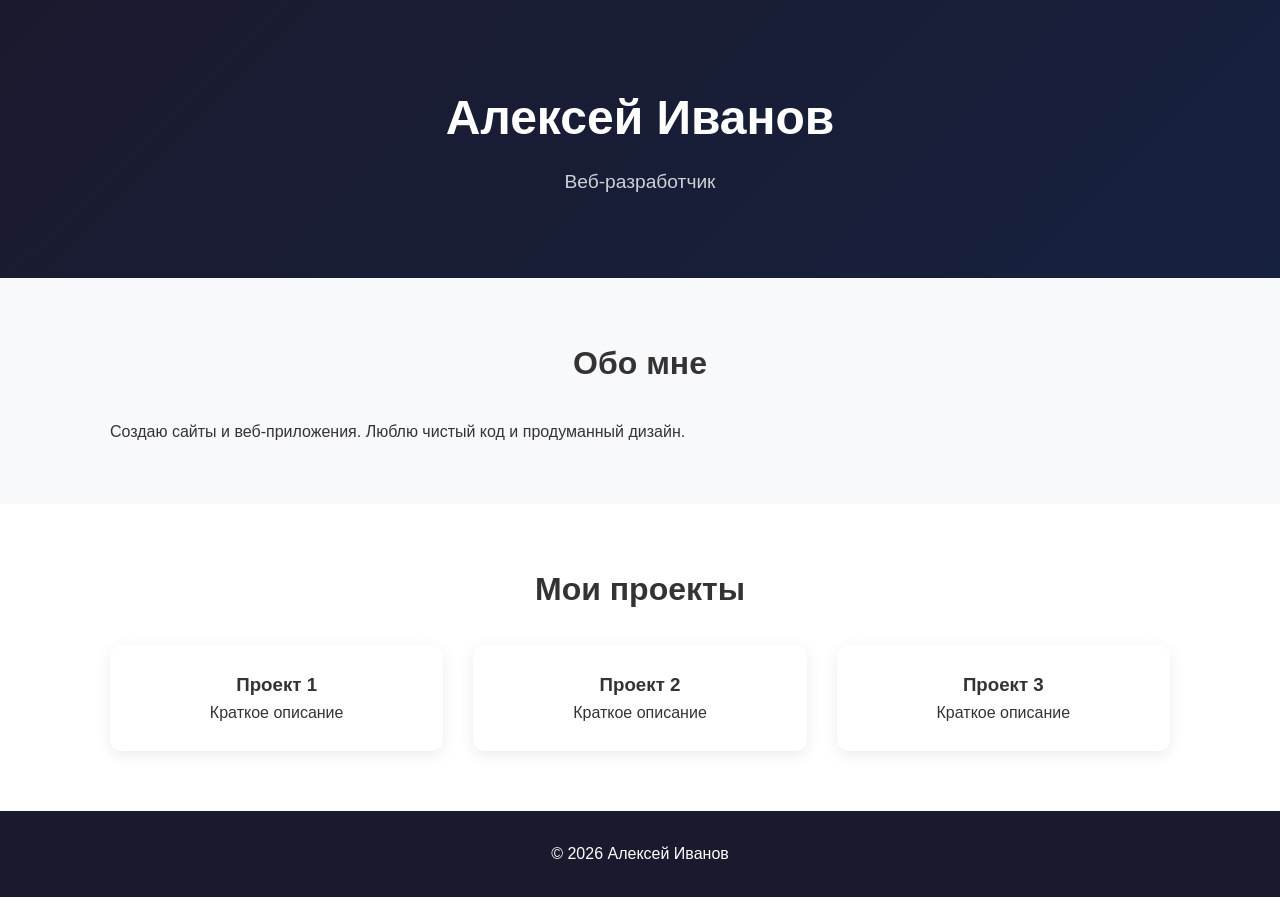
==== index.html @ 02f5b839 "Add files via upload" ====
<!DOCTYPE html>
<html lang="ru">
<head>
    <meta charset="UTF-8" />
    <meta name="viewport" content="width=device-width, initial-scale=1.0" />
    <title>Моё портфолио</title>
    <link rel="stylesheet" href="style.css" />
</head>
<body>
    <header>
        <div class="container">
            <h1>Алексей Иванов</h1>
            <p>Веб-разработчик</p>
        </div>
    </header>

    <section class="about">
        <div class="container">
            <h2>Обо мне</h2>
            <p>Создаю сайты и веб-приложения. Люблю чистый код и продуманный дизайн.</p>
        </div>
    </section>

    <section class="projects">
        <div class="container">
            <h2>Мои проекты</h2>
            <div class="project-grid">
                <div class="project-card">
                    <h3>Проект 1</h3>
                    <p>Краткое описание</p>
                </div>
                <div class="project-card">
                    <h3>Проект 2</h3>
                    <p>Краткое описание</p>
                </div>
                <div class="project-card">
                    <h3>Проект 3</h3>
                    <p>Краткое описание</p>
                </div>
            </div>
        </div>
    </section>

    <footer>
        <div class="container">
            <p>© 2026 Алексей Иванов</p>
        </div>
    </footer>
    <script src="script.js"></script>
</body>
</html>
---- style.css ----
* {
    margin: 0;
    padding: 0;
    box-sizing: border-box;
}

body {
    font-family: 'Segoe UI', Tahoma, Geneva, Verdana, sans-serif;
    color: #333;
    line-height: 1.6;
}

.container {
    max-width: 1100px;
    margin: 0 auto;
    padding: 0 20px;
}

header {
    background: linear-gradient(135deg, #1a1a2e, #16213e);
    color: white;
    text-align: center;
    padding: 80px 0;
}

header h1 {
    font-size: 3rem;
    margin-bottom: 10px;
}

header p {
    font-size: 1.2rem;
    opacity: 0.8;
}

section {
    padding: 60px 0;
}

.about {
    background: #f8f9fa;
}

.about h2,
.projects h2 {
    text-align: center;
    margin-bottom: 30px;
    font-size: 2rem;
}

.project-grid {
    display: grid;
    grid-template-columns: repeat(auto-fit, minmax(250px, 1fr));
    gap: 30px;
}

.project-card {
    background: white;
    padding: 25px;
    border-radius: 12px;
    box-shadow: 0 4px 15px rgba(0,0,0,0.08);
    transition: transform 0.3s;
    text-align: center;
}

.project-card:hover {
    transform: translateY(-8px);
}

footer {
    background: #1a1a2e;
    color: white;
    text-align: center;
    padding: 30px 0;
}
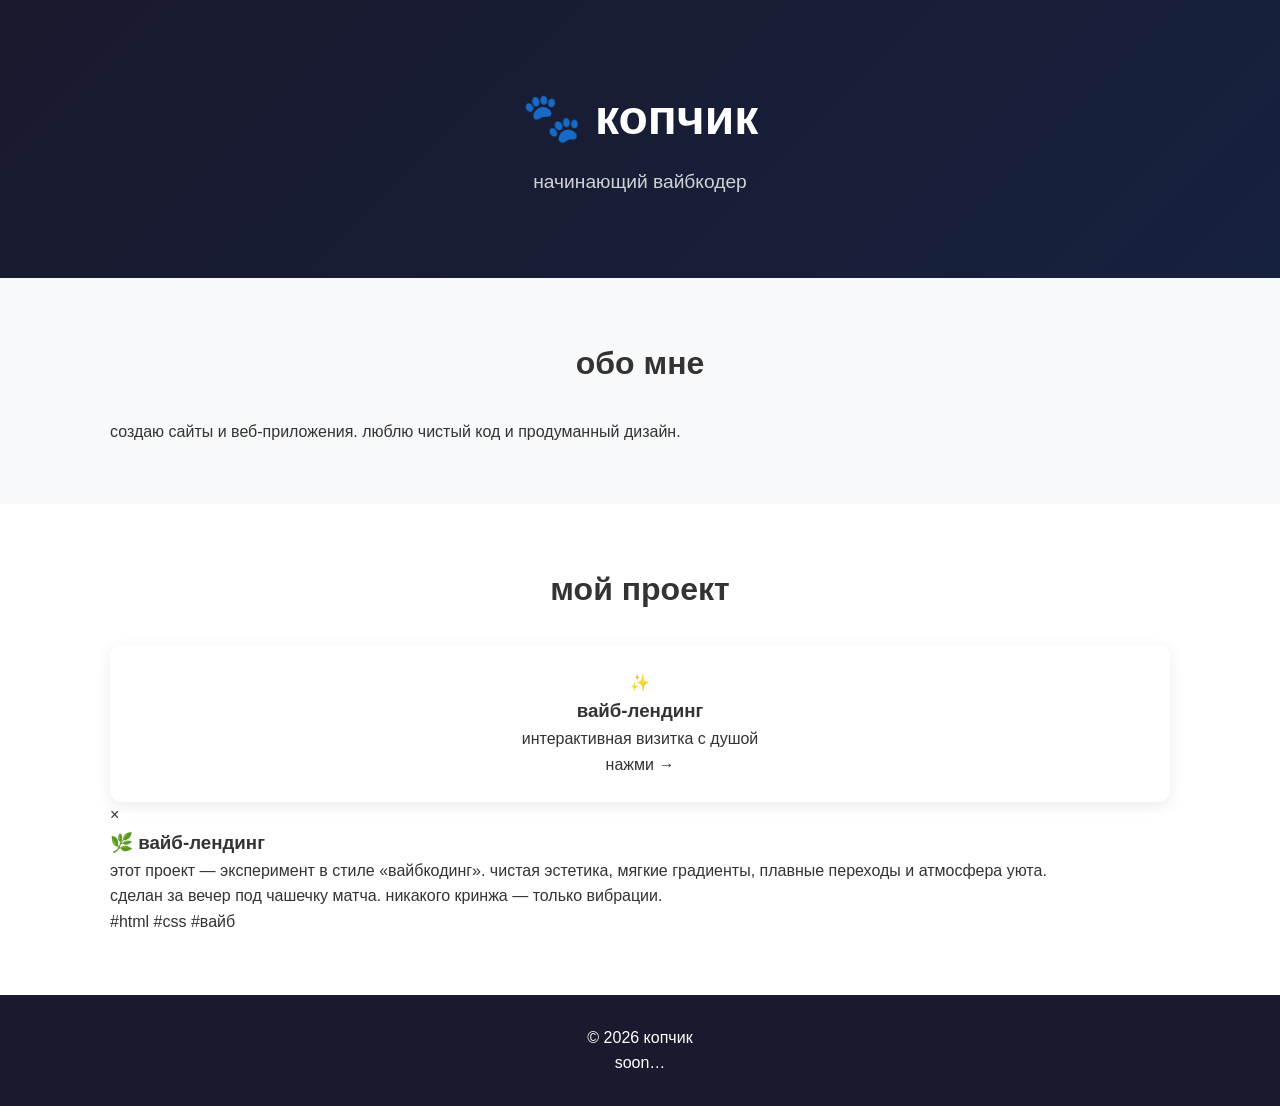
==== commit 088d3d3c: "Update index.html" ====
--- a/index.html
+++ b/index.html
@@ -3,39 +3,51 @@
 <head>
     <meta charset="UTF-8" />
     <meta name="viewport" content="width=device-width, initial-scale=1.0" />
-    <title>Моё портфолио</title>
+    <title>Копчик · портфолио</title>
     <link rel="stylesheet" href="style.css" />
+    <link rel="preconnect" href="https://fonts.googleapis.com" />
+    <link rel="preconnect" href="https://fonts.gstatic.com" crossorigin />
+    <link href="https://fonts.googleapis.com/css2?family=Inter:ital,opsz,wght@0,14..32,400..700;1,14..32,400..700&display=swap" rel="stylesheet" />
 </head>
 <body>
     <header>
         <div class="container">
-            <h1>Алексей Иванов</h1>
-            <p>Веб-разработчик</p>
+            <h1>🐾 копчик</h1>
+            <p>начинающий вайбкодер</p>
         </div>
     </header>
 
     <section class="about">
         <div class="container">
-            <h2>Обо мне</h2>
-            <p>Создаю сайты и веб-приложения. Люблю чистый код и продуманный дизайн.</p>
+            <h2>обо мне</h2>
+            <p>создаю сайты и веб‑приложения. люблю чистый код и продуманный дизайн.</p>
         </div>
     </section>
 
     <section class="projects">
         <div class="container">
-            <h2>Мои проекты</h2>
+            <h2>мой проект</h2>
             <div class="project-grid">
-                <div class="project-card">
-                    <h3>Проект 1</h3>
-                    <p>Краткое описание</p>
+                <!-- единственная карточка, КЛИКАБЕЛЬНАЯ -->
+                <div class="project-card" id="mainProject">
+                    <div class="card-icon">✨</div>
+                    <h3>вайб‑лендинг</h3>
+                    <p>интерактивная визитка с душой</p>
+                    <span class="click-hint">нажми →</span>
                 </div>
-                <div class="project-card">
-                    <h3>Проект 2</h3>
-                    <p>Краткое описание</p>
-                </div>
-                <div class="project-card">
-                    <h3>Проект 3</h3>
-                    <p>Краткое описание</p>
+            </div>
+            <!-- блок для дополнительной информации (появляется по клику) -->
+            <div id="projectDetails" class="project-details hidden">
+                <div class="details-inner">
+                    <span class="close-btn" id="closeDetails">&times;</span>
+                    <h3>🌿 вайб‑лендинг</h3>
+                    <p>этот проект — эксперимент в стиле «вайбкодинг». чистая эстетика, мягкие градиенты, плавные переходы и атмосфера уюта. </p>
+                    <p>сделан за вечер под чашечку матча. никакого кринжа — только вибрации.</p>
+                    <div class="tech-tags">
+                        <span>#html</span>
+                        <span>#css</span>
+                        <span>#вайб</span>
+                    </div>
                 </div>
             </div>
         </div>
@@ -43,9 +55,11 @@
 
     <footer>
         <div class="container">
-            <p>© 2026 Алексей Иванов</p>
+            <p>© 2026 копчик</p>
+            <p class="soon">soon…</p>
         </div>
     </footer>
+
     <script src="script.js"></script>
 </body>
-</html>+</html>
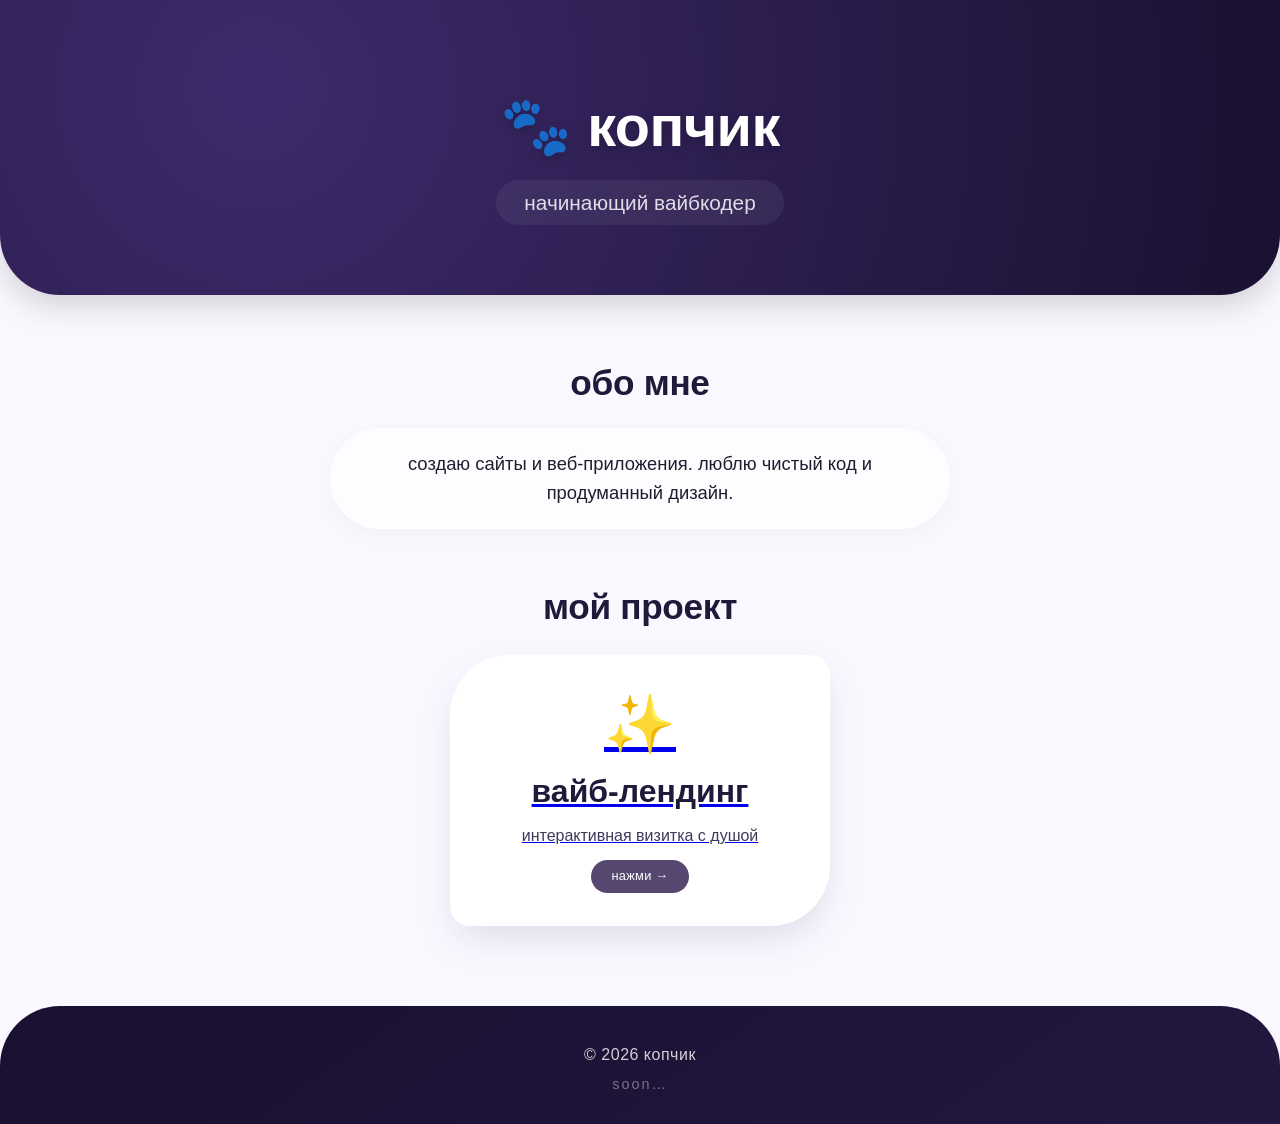
==== commit 4ccd9053: "updated index.html" ====
--- a/index.html
+++ b/index.html
@@ -28,27 +28,13 @@
         <div class="container">
             <h2>мой проект</h2>
             <div class="project-grid">
-                <!-- единственная карточка, КЛИКАБЕЛЬНАЯ -->
-                <div class="project-card" id="mainProject">
+                <!-- карточка-ссылка, открывается в новом окне -->
+                <a href="project-details.html" target="_blank" class="project-card" id="mainProject">
                     <div class="card-icon">✨</div>
                     <h3>вайб‑лендинг</h3>
                     <p>интерактивная визитка с душой</p>
                     <span class="click-hint">нажми →</span>
-                </div>
-            </div>
-            <!-- блок для дополнительной информации (появляется по клику) -->
-            <div id="projectDetails" class="project-details hidden">
-                <div class="details-inner">
-                    <span class="close-btn" id="closeDetails">&times;</span>
-                    <h3>🌿 вайб‑лендинг</h3>
-                    <p>этот проект — эксперимент в стиле «вайбкодинг». чистая эстетика, мягкие градиенты, плавные переходы и атмосфера уюта. </p>
-                    <p>сделан за вечер под чашечку матча. никакого кринжа — только вибрации.</p>
-                    <div class="tech-tags">
-                        <span>#html</span>
-                        <span>#css</span>
-                        <span>#вайб</span>
-                    </div>
-                </div>
+                </a>
             </div>
         </div>
     </section>
--- a/style.css
+++ b/style.css
@@ -5,71 +5,273 @@
 }
 
 body {
-    font-family: 'Segoe UI', Tahoma, Geneva, Verdana, sans-serif;
-    color: #333;
+    font-family: 'Inter', 'Segoe UI', sans-serif;
+    color: #1e1e2f;
     line-height: 1.6;
+    background: #faf8ff;
 }
 
 .container {
     max-width: 1100px;
     margin: 0 auto;
-    padding: 0 20px;
-}
-
+    padding: 0 24px;
+}
+
+/* ===== header ===== */
 header {
-    background: linear-gradient(135deg, #1a1a2e, #16213e);
+    background: linear-gradient(145deg, #1e1a3a, #2d1b4e);
+    background: radial-gradient(circle at 20% 30%, #3d2a6b, #1a1030);
     color: white;
     text-align: center;
-    padding: 80px 0;
+    padding: 80px 0 70px;
+    border-radius: 0 0 60px 60px;
+    box-shadow: 0 12px 30px rgba(0, 0, 0, 0.15);
+    margin-bottom: 20px;
 }
 
 header h1 {
-    font-size: 3rem;
-    margin-bottom: 10px;
+    font-size: 3.6rem;
+    font-weight: 700;
+    letter-spacing: -0.5px;
+    margin-bottom: 8px;
+    text-shadow: 0 4px 12px rgba(0,0,0,0.2);
 }
 
 header p {
-    font-size: 1.2rem;
-    opacity: 0.8;
-}
-
-section {
-    padding: 60px 0;
-}
-
+    font-size: 1.3rem;
+    opacity: 0.85;
+    background: rgba(255,255,255,0.08);
+    display: inline-block;
+    padding: 6px 28px;
+    border-radius: 40px;
+    backdrop-filter: blur(4px);
+}
+
+/* ===== about ===== */
 .about {
-    background: #f8f9fa;
+    background: transparent;
+    padding: 40px 0 30px;
 }
 
 .about h2,
 .projects h2 {
     text-align: center;
-    margin-bottom: 30px;
-    font-size: 2rem;
+    font-weight: 600;
+    font-size: 2.2rem;
+    letter-spacing: -0.3px;
+    margin-bottom: 16px;
+    color: #1e1a3a;
+}
+
+.about p {
+    max-width: 620px;
+    margin: 0 auto;
+    text-align: center;
+    font-size: 1.15rem;
+    background: rgba(255, 255, 255, 0.5);
+    backdrop-filter: blur(8px);
+    padding: 20px 32px;
+    border-radius: 60px;
+    box-shadow: 0 6px 18px rgba(0,0,0,0.03);
+    border: 1px solid rgba(255,255,255,0.6);
+}
+
+/* ===== projects ===== */
+.projects {
+    padding: 20px 0 50px;
 }
 
 .project-grid {
-    display: grid;
-    grid-template-columns: repeat(auto-fit, minmax(250px, 1fr));
-    gap: 30px;
-}
-
+    display: flex;
+    justify-content: center;
+    margin-top: 20px;
+}
+
+/* единственная карточка — большая и кликабельная */
 .project-card {
     background: white;
-    padding: 25px;
-    border-radius: 12px;
-    box-shadow: 0 4px 15px rgba(0,0,0,0.08);
-    transition: transform 0.3s;
-    text-align: center;
+    padding: 40px 30px 32px;
+    border-radius: 60px 20px 60px 20px;
+    box-shadow: 0 16px 40px -8px rgba(45, 27, 78, 0.15);
+    transition: all 0.25s ease;
+    text-align: center;
+    max-width: 380px;
+    width: 100%;
+    cursor: pointer;
+    border: 1px solid rgba(255, 255, 255, 0.5);
+    backdrop-filter: blur(4px);
+    position: relative;
 }
 
 .project-card:hover {
-    transform: translateY(-8px);
-}
-
+    transform: translateY(-8px) scale(1.01);
+    box-shadow: 0 28px 50px -12px rgba(45, 27, 78, 0.25);
+    background: linear-gradient(135deg, #ffffff, #f8f2ff);
+}
+
+.project-card:active {
+    transform: scale(0.97);
+}
+
+.card-icon {
+    font-size: 3.6rem;
+    line-height: 1;
+    margin-bottom: 12px;
+    display: block;
+}
+
+.project-card h3 {
+    font-size: 2rem;
+    font-weight: 600;
+    margin-bottom: 6px;
+    color: #1e1a3a;
+}
+
+.project-card p {
+    color: #3d3a5c;
+    font-size: 1rem;
+    margin-bottom: 12px;
+}
+
+.click-hint {
+    display: inline-block;
+    background: #2d1b4e;
+    color: white;
+    font-size: 0.8rem;
+    font-weight: 500;
+    padding: 6px 20px;
+    border-radius: 60px;
+    letter-spacing: 0.3px;
+    opacity: 0.8;
+    transition: 0.2s;
+}
+
+.project-card:hover .click-hint {
+    opacity: 1;
+    background: #4b2e7a;
+}
+
+/* ===== детали проекта (popup‑карточка) ===== */
+.project-details {
+    margin-top: 40px;
+    display: flex;
+    justify-content: center;
+    transition: all 0.3s ease;
+}
+
+.project-details.hidden {
+    display: none;
+}
+
+.details-inner {
+    background: white;
+    padding: 40px 36px 36px;
+    border-radius: 48px 16px 48px 16px;
+    max-width: 480px;
+    width: 100%;
+    box-shadow: 0 32px 60px -16px rgba(0,0,0,0.2);
+    border: 1px solid rgba(255, 255, 255, 0.5);
+    backdrop-filter: blur(8px);
+    background: linear-gradient(145deg, #ffffff, #f6efff);
+    position: relative;
+    animation: fadeSlide 0.3s ease;
+}
+
+@keyframes fadeSlide {
+    0% { opacity: 0; transform: translateY(16px); }
+    100% { opacity: 1; transform: translateY(0); }
+}
+
+.close-btn {
+    position: absolute;
+    top: 16px;
+    right: 22px;
+    font-size: 2rem;
+    line-height: 1;
+    cursor: pointer;
+    color: #3d3a5c;
+    transition: 0.2s;
+    background: rgba(0,0,0,0.03);
+    width: 40px;
+    height: 40px;
+    display: flex;
+    align-items: center;
+    justify-content: center;
+    border-radius: 40px;
+}
+
+.close-btn:hover {
+    background: rgba(45, 27, 78, 0.08);
+    transform: rotate(90deg);
+    color: #1a1030;
+}
+
+.details-inner h3 {
+    font-size: 2rem;
+    font-weight: 600;
+    color: #1e1a3a;
+    margin-bottom: 14px;
+}
+
+.details-inner p {
+    margin-bottom: 14px;
+    font-size: 1rem;
+    color: #2d2a4a;
+}
+
+.tech-tags {
+    display: flex;
+    flex-wrap: wrap;
+    gap: 10px;
+    margin-top: 16px;
+}
+
+.tech-tags span {
+    background: #2d1b4e;
+    color: white;
+    padding: 4px 18px;
+    border-radius: 60px;
+    font-size: 0.8rem;
+    font-weight: 500;
+    letter-spacing: 0.3px;
+    opacity: 0.9;
+}
+
+/* ===== footer ===== */
 footer {
-    background: #1a1a2e;
-    color: white;
-    text-align: center;
-    padding: 30px 0;
-}+    background: linear-gradient(145deg, #1a1030, #22173f);
+    color: rgba(255,255,255,0.8);
+    text-align: center;
+    padding: 36px 0 28px;
+    border-radius: 60px 60px 0 0;
+    margin-top: 30px;
+}
+
+footer p {
+    font-size: 1rem;
+    letter-spacing: 0.5px;
+}
+
+footer .soon {
+    font-size: 0.9rem;
+    opacity: 0.5;
+    margin-top: 6px;
+    letter-spacing: 2px;
+    font-weight: 300;
+}
+
+/* ===== responsive ===== */
+@media (max-width: 600px) {
+    header h1 {
+        font-size: 2.8rem;
+    }
+    .project-card {
+        padding: 32px 20px;
+    }
+    .details-inner {
+        padding: 32px 20px;
+    }
+    .about p {
+        padding: 16px 20px;
+    }
+}
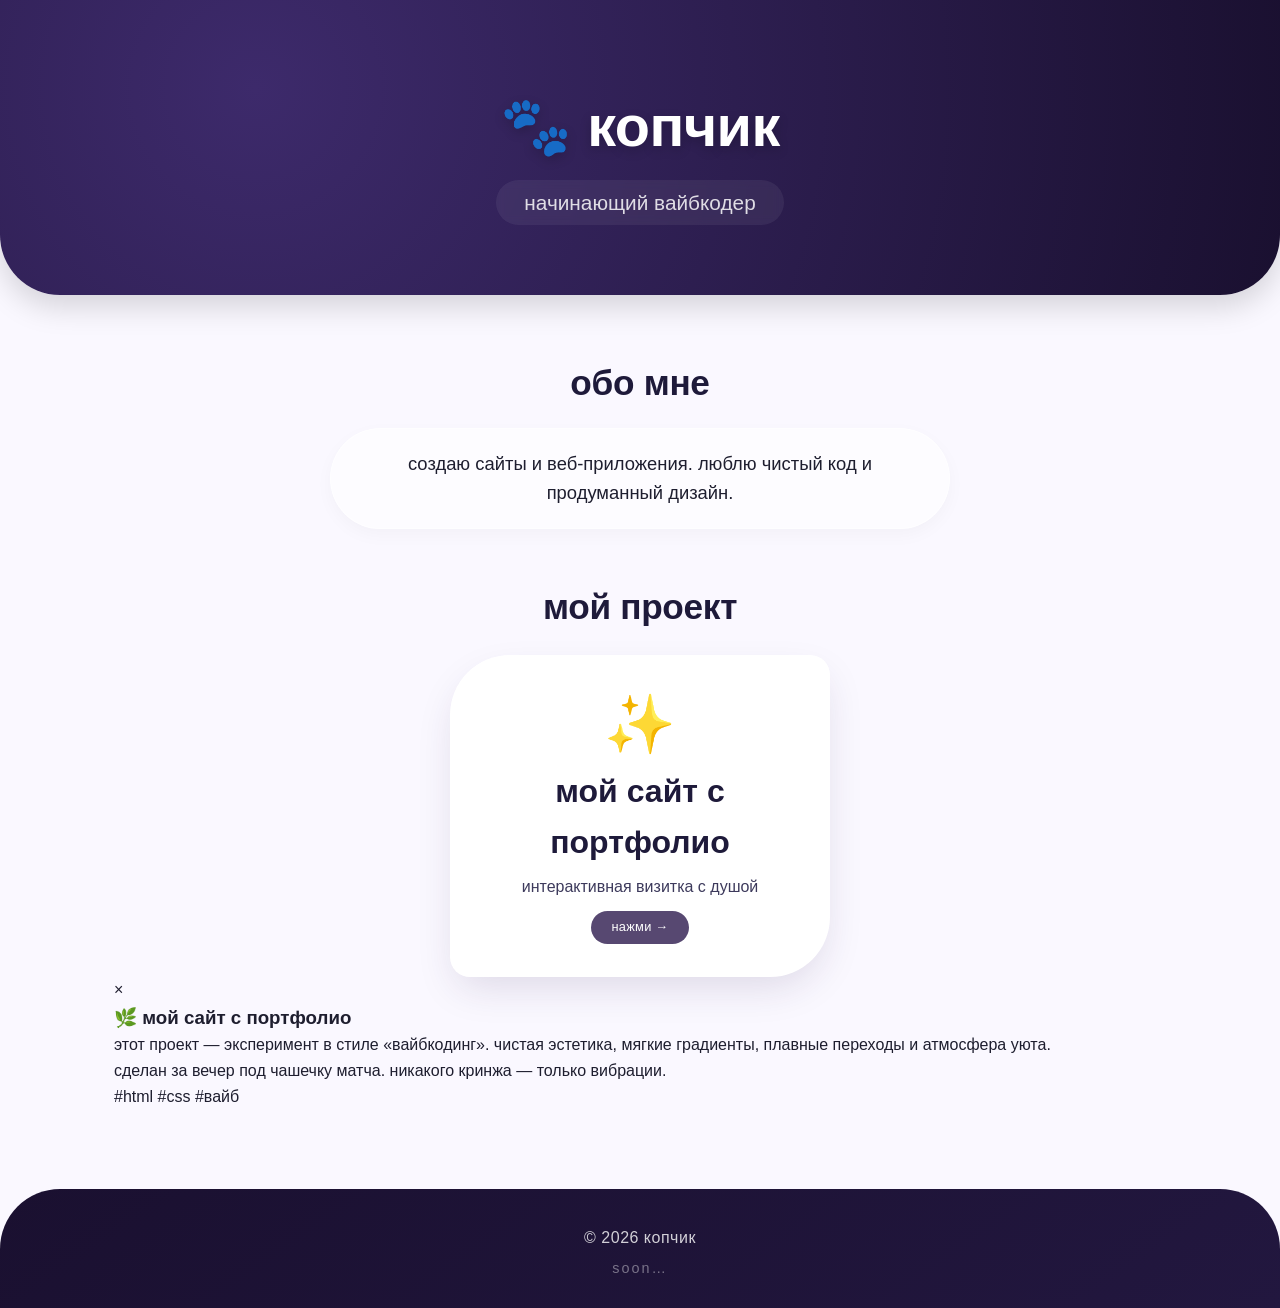
==== commit 5936fdb9: "1.0.2 в" ====
--- a/index.html
+++ b/index.html
@@ -28,13 +28,27 @@
         <div class="container">
             <h2>мой проект</h2>
             <div class="project-grid">
-                <!-- карточка-ссылка, открывается в новом окне -->
-                <a href="project-details.html" target="_blank" class="project-card" id="mainProject">
+                <!-- единственная карточка, КЛИКАБЕЛЬНАЯ -->
+                <div class="project-card" id="mainProject">
                     <div class="card-icon">✨</div>
-                    <h3>вайб‑лендинг</h3>
+                    <h3>мой сайт с портфолио</h3>
                     <p>интерактивная визитка с душой</p>
                     <span class="click-hint">нажми →</span>
-                </a>
+                </div>
+            </div>
+            <!-- блок для дополнительной информации (появляется по клику) -->
+            <div id="projectDetails" class="project-details hidden">
+                <div class="details-inner">
+                    <span class="close-btn" id="closeDetails">&times;</span>
+                    <h3>🌿 мой сайт с портфолио</h3>
+                    <p>этот проект — эксперимент в стиле «вайбкодинг». чистая эстетика, мягкие градиенты, плавные переходы и атмосфера уюта. </p>
+                    <p>сделан за вечер под чашечку матча. никакого кринжа — только вибрации.</p>
+                    <div class="tech-tags">
+                        <span>#html</span>
+                        <span>#css</span>
+                        <span>#вайб</span>
+                    </div>
+                </div>
             </div>
         </div>
     </section>
--- a/style.css
+++ b/style.css
@@ -9,6 +9,7 @@
     color: #1e1e2f;
     line-height: 1.6;
     background: #faf8ff;
+    min-height: 100vh;
 }
 
 .container {
@@ -19,7 +20,6 @@
 
 /* ===== header ===== */
 header {
-    background: linear-gradient(145deg, #1e1a3a, #2d1b4e);
     background: radial-gradient(circle at 20% 30%, #3d2a6b, #1a1030);
     color: white;
     text-align: center;
@@ -87,8 +87,9 @@
     margin-top: 20px;
 }
 
-/* единственная карточка — большая и кликабельная */
+/* карточка-ссылка */
 .project-card {
+    display: block;
     background: white;
     padding: 40px 30px 32px;
     border-radius: 60px 20px 60px 20px;
@@ -101,6 +102,8 @@
     border: 1px solid rgba(255, 255, 255, 0.5);
     backdrop-filter: blur(4px);
     position: relative;
+    text-decoration: none;
+    color: inherit;
 }
 
 .project-card:hover {
@@ -151,92 +154,6 @@
     background: #4b2e7a;
 }
 
-/* ===== детали проекта (popup‑карточка) ===== */
-.project-details {
-    margin-top: 40px;
-    display: flex;
-    justify-content: center;
-    transition: all 0.3s ease;
-}
-
-.project-details.hidden {
-    display: none;
-}
-
-.details-inner {
-    background: white;
-    padding: 40px 36px 36px;
-    border-radius: 48px 16px 48px 16px;
-    max-width: 480px;
-    width: 100%;
-    box-shadow: 0 32px 60px -16px rgba(0,0,0,0.2);
-    border: 1px solid rgba(255, 255, 255, 0.5);
-    backdrop-filter: blur(8px);
-    background: linear-gradient(145deg, #ffffff, #f6efff);
-    position: relative;
-    animation: fadeSlide 0.3s ease;
-}
-
-@keyframes fadeSlide {
-    0% { opacity: 0; transform: translateY(16px); }
-    100% { opacity: 1; transform: translateY(0); }
-}
-
-.close-btn {
-    position: absolute;
-    top: 16px;
-    right: 22px;
-    font-size: 2rem;
-    line-height: 1;
-    cursor: pointer;
-    color: #3d3a5c;
-    transition: 0.2s;
-    background: rgba(0,0,0,0.03);
-    width: 40px;
-    height: 40px;
-    display: flex;
-    align-items: center;
-    justify-content: center;
-    border-radius: 40px;
-}
-
-.close-btn:hover {
-    background: rgba(45, 27, 78, 0.08);
-    transform: rotate(90deg);
-    color: #1a1030;
-}
-
-.details-inner h3 {
-    font-size: 2rem;
-    font-weight: 600;
-    color: #1e1a3a;
-    margin-bottom: 14px;
-}
-
-.details-inner p {
-    margin-bottom: 14px;
-    font-size: 1rem;
-    color: #2d2a4a;
-}
-
-.tech-tags {
-    display: flex;
-    flex-wrap: wrap;
-    gap: 10px;
-    margin-top: 16px;
-}
-
-.tech-tags span {
-    background: #2d1b4e;
-    color: white;
-    padding: 4px 18px;
-    border-radius: 60px;
-    font-size: 0.8rem;
-    font-weight: 500;
-    letter-spacing: 0.3px;
-    opacity: 0.9;
-}
-
 /* ===== footer ===== */
 footer {
     background: linear-gradient(145deg, #1a1030, #22173f);
@@ -268,9 +185,6 @@
     .project-card {
         padding: 32px 20px;
     }
-    .details-inner {
-        padding: 32px 20px;
-    }
     .about p {
         padding: 16px 20px;
     }
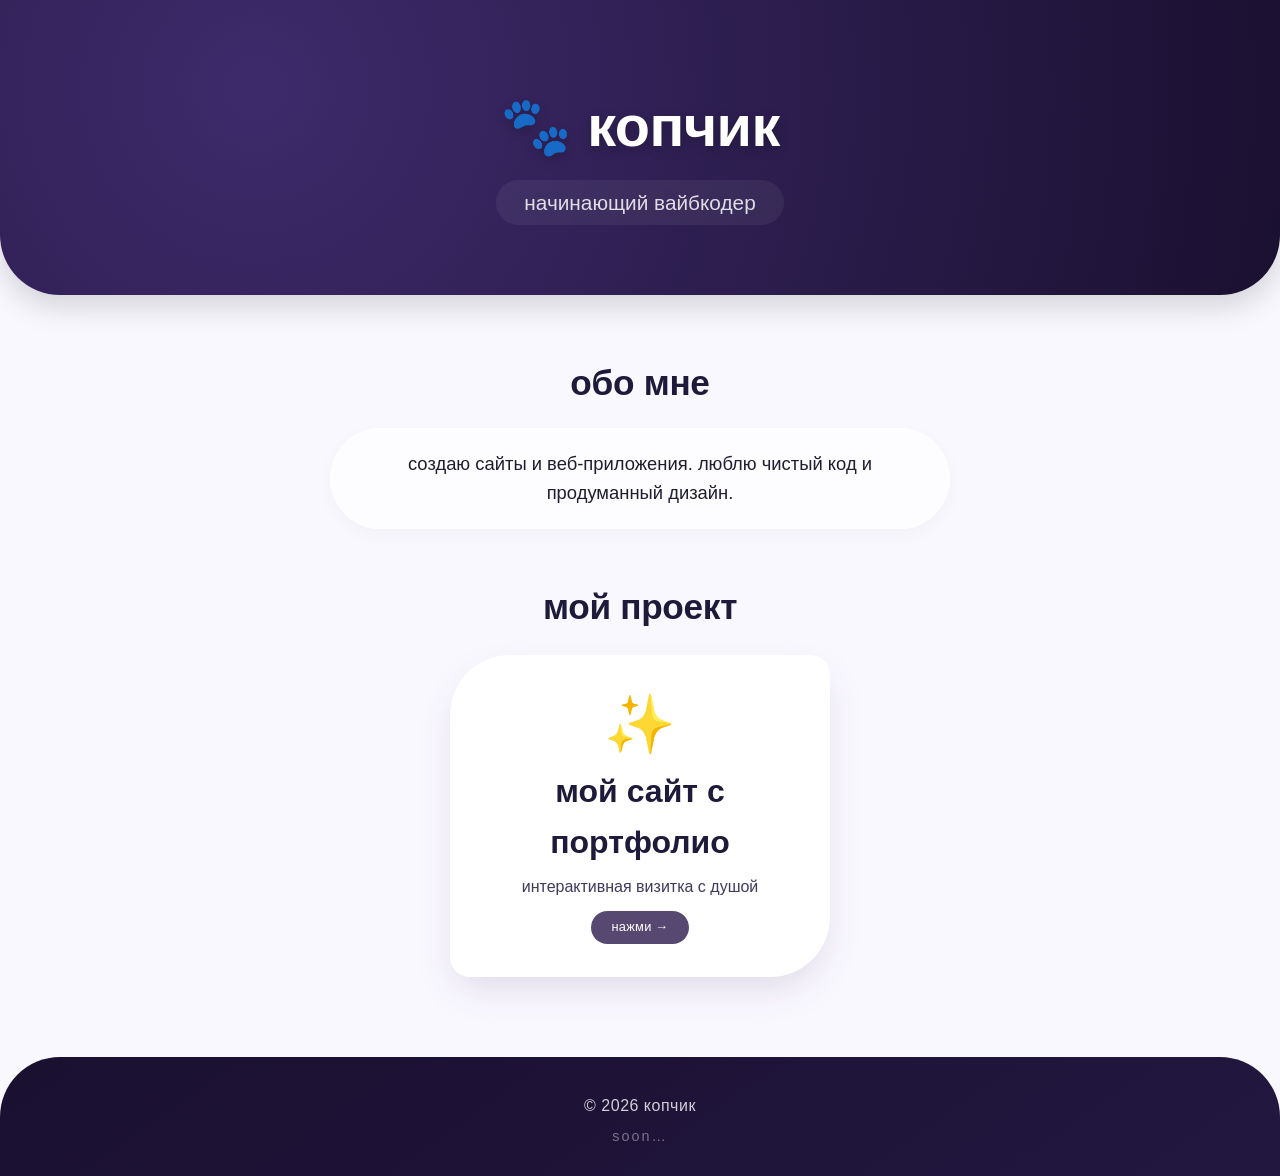
==== commit bf355d8b: "Add files via upload" ====
--- a/index.html
+++ b/index.html
@@ -62,4 +62,4 @@
 
     <script src="script.js"></script>
 </body>
-</html>
+</html>
--- a/style.css
+++ b/style.css
@@ -9,7 +9,6 @@
     color: #1e1e2f;
     line-height: 1.6;
     background: #faf8ff;
-    min-height: 100vh;
 }
 
 .container {
@@ -20,6 +19,7 @@
 
 /* ===== header ===== */
 header {
+    background: linear-gradient(145deg, #1e1a3a, #2d1b4e);
     background: radial-gradient(circle at 20% 30%, #3d2a6b, #1a1030);
     color: white;
     text-align: center;
@@ -87,9 +87,8 @@
     margin-top: 20px;
 }
 
-/* карточка-ссылка */
+/* единственная карточка — большая и кликабельная */
 .project-card {
-    display: block;
     background: white;
     padding: 40px 30px 32px;
     border-radius: 60px 20px 60px 20px;
@@ -102,8 +101,6 @@
     border: 1px solid rgba(255, 255, 255, 0.5);
     backdrop-filter: blur(4px);
     position: relative;
-    text-decoration: none;
-    color: inherit;
 }
 
 .project-card:hover {
@@ -154,6 +151,92 @@
     background: #4b2e7a;
 }
 
+/* ===== детали проекта (popup‑карточка) ===== */
+.project-details {
+    margin-top: 40px;
+    display: flex;
+    justify-content: center;
+    transition: all 0.3s ease;
+}
+
+.project-details.hidden {
+    display: none;
+}
+
+.details-inner {
+    background: white;
+    padding: 40px 36px 36px;
+    border-radius: 48px 16px 48px 16px;
+    max-width: 480px;
+    width: 100%;
+    box-shadow: 0 32px 60px -16px rgba(0,0,0,0.2);
+    border: 1px solid rgba(255, 255, 255, 0.5);
+    backdrop-filter: blur(8px);
+    background: linear-gradient(145deg, #ffffff, #f6efff);
+    position: relative;
+    animation: fadeSlide 0.3s ease;
+}
+
+@keyframes fadeSlide {
+    0% { opacity: 0; transform: translateY(16px); }
+    100% { opacity: 1; transform: translateY(0); }
+}
+
+.close-btn {
+    position: absolute;
+    top: 16px;
+    right: 22px;
+    font-size: 2rem;
+    line-height: 1;
+    cursor: pointer;
+    color: #3d3a5c;
+    transition: 0.2s;
+    background: rgba(0,0,0,0.03);
+    width: 40px;
+    height: 40px;
+    display: flex;
+    align-items: center;
+    justify-content: center;
+    border-radius: 40px;
+}
+
+.close-btn:hover {
+    background: rgba(45, 27, 78, 0.08);
+    transform: rotate(90deg);
+    color: #1a1030;
+}
+
+.details-inner h3 {
+    font-size: 2rem;
+    font-weight: 600;
+    color: #1e1a3a;
+    margin-bottom: 14px;
+}
+
+.details-inner p {
+    margin-bottom: 14px;
+    font-size: 1rem;
+    color: #2d2a4a;
+}
+
+.tech-tags {
+    display: flex;
+    flex-wrap: wrap;
+    gap: 10px;
+    margin-top: 16px;
+}
+
+.tech-tags span {
+    background: #2d1b4e;
+    color: white;
+    padding: 4px 18px;
+    border-radius: 60px;
+    font-size: 0.8rem;
+    font-weight: 500;
+    letter-spacing: 0.3px;
+    opacity: 0.9;
+}
+
 /* ===== footer ===== */
 footer {
     background: linear-gradient(145deg, #1a1030, #22173f);
@@ -185,7 +268,10 @@
     .project-card {
         padding: 32px 20px;
     }
+    .details-inner {
+        padding: 32px 20px;
+    }
     .about p {
         padding: 16px 20px;
     }
-}
+}
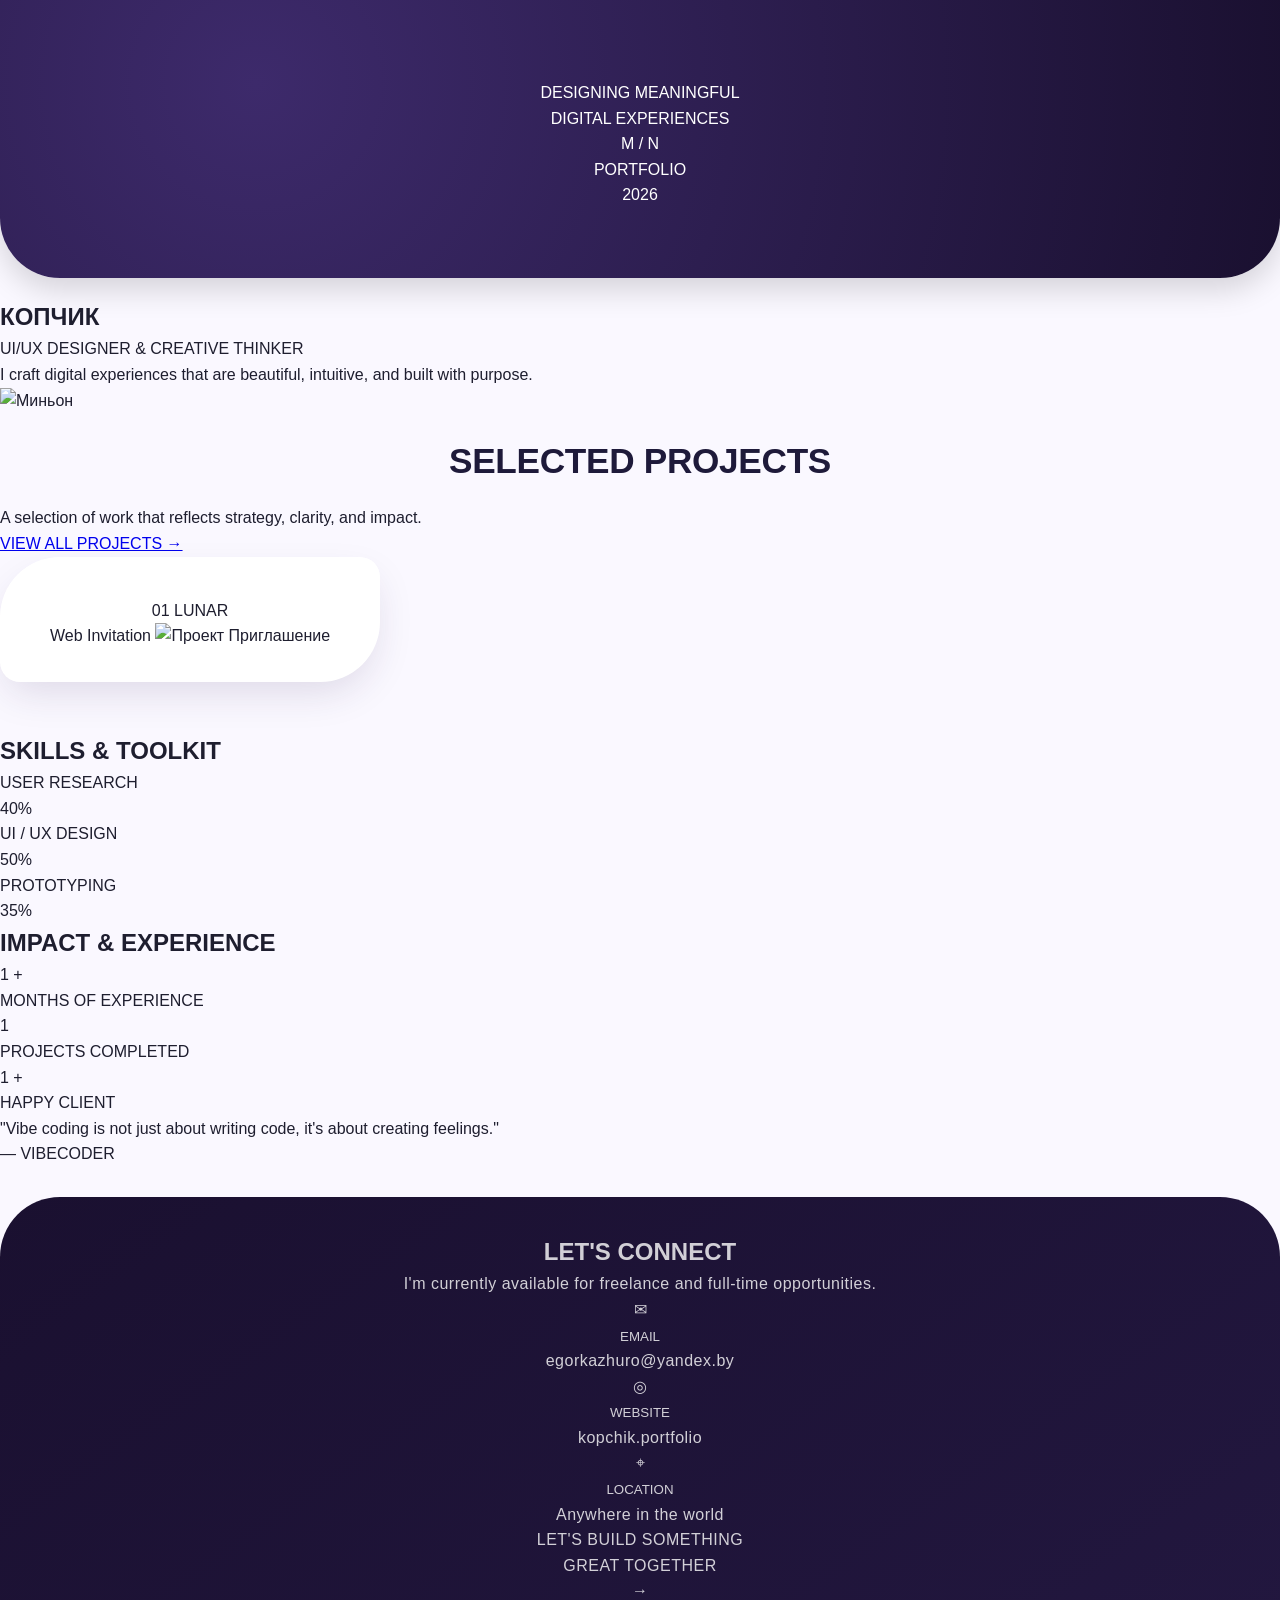
==== commit 2516f65b: "Update index.html" ====
--- a/index.html
+++ b/index.html
@@ -1,65 +1,138 @@
 <!DOCTYPE html>
 <html lang="ru">
 <head>
-    <meta charset="UTF-8" />
-    <meta name="viewport" content="width=device-width, initial-scale=1.0" />
-    <title>Копчик · портфолио</title>
-    <link rel="stylesheet" href="style.css" />
-    <link rel="preconnect" href="https://fonts.googleapis.com" />
-    <link rel="preconnect" href="https://fonts.gstatic.com" crossorigin />
-    <link href="https://fonts.googleapis.com/css2?family=Inter:ital,opsz,wght@0,14..32,400..700;1,14..32,400..700&display=swap" rel="stylesheet" />
+    <meta charset="UTF-8">
+    <meta name="viewport" content="width=device-width, initial-scale=1.0">
+    <title>Копчик — UI/UX Designer</title>
+    <link rel="stylesheet" href="style.css">
 </head>
 <body>
-    <header>
-        <div class="container">
-            <h1>🐾 копчик</h1>
-            <p>начинающий вайбкодер</p>
-        </div>
+
+    <!-- Шапка -->
+    <header class="header">
+        <div class="header-left">DESIGNING MEANINGFUL<br>DIGITAL EXPERIENCES</div>
+        <div class="header-logo">M / N</div>
+        <div class="header-right">PORTFOLIO<br>2026</div>
     </header>
 
-    <section class="about">
-        <div class="container">
-            <h2>обо мне</h2>
-            <p>создаю сайты и веб‑приложения. люблю чистый код и продуманный дизайн.</p>
+    <!-- Главный экран -->
+    <section class="hero">
+        <div class="hero-content">
+            <h1 class="hero-title">КОПЧИК</h1>
+            <p class="hero-subtitle">UI/UX DESIGNER & CREATIVE THINKER</p>
+            <p class="hero-desc">I craft digital experiences that are beautiful, intuitive, and built with purpose.</p>
+            <div class="line-accent"></div>
+        </div>
+        <div class="hero-image">
+            <div class="green-circle"></div>
+            <!-- Замените src на путь к вашему файлу с миньоном -->
+            <img src="minion.png" alt="Миньон" class="minion-img">
         </div>
     </section>
 
+    <!-- Проекты -->
     <section class="projects">
-        <div class="container">
-            <h2>мой проект</h2>
-            <div class="project-grid">
-                <!-- единственная карточка, КЛИКАБЕЛЬНАЯ -->
-                <div class="project-card" id="mainProject">
-                    <div class="card-icon">✨</div>
-                    <h3>мой сайт с портфолио</h3>
-                    <p>интерактивная визитка с душой</p>
-                    <span class="click-hint">нажми →</span>
+        <div class="projects-left">
+            <h2>SELECTED PROJECTS</h2>
+            <p>A selection of work that reflects strategy, clarity, and impact.</p>
+            <a href="#" class="view-all">VIEW ALL PROJECTS →</a>
+        </div>
+        <div class="projects-right">
+            <div class="project-card">
+                <div class="project-header">
+                    <span class="number">01</span>
+                    <span class="name">LUNAR</span>
                 </div>
-            </div>
-            <!-- блок для дополнительной информации (появляется по клику) -->
-            <div id="projectDetails" class="project-details hidden">
-                <div class="details-inner">
-                    <span class="close-btn" id="closeDetails">&times;</span>
-                    <h3>🌿 мой сайт с портфолио</h3>
-                    <p>этот проект — эксперимент в стиле «вайбкодинг». чистая эстетика, мягкие градиенты, плавные переходы и атмосфера уюта. </p>
-                    <p>сделан за вечер под чашечку матча. никакого кринжа — только вибрации.</p>
-                    <div class="tech-tags">
-                        <span>#html</span>
-                        <span>#css</span>
-                        <span>#вайб</span>
-                    </div>
-                </div>
+                <span class="category">Web Invitation</span>
+                <!-- Замените src на путь к скриншоту с Наталией -->
+                <img src="invite.jpg" alt="Проект Приглашение" class="project-img">
             </div>
         </div>
     </section>
 
-    <footer>
-        <div class="container">
-            <p>© 2026 копчик</p>
-            <p class="soon">soon…</p>
+    <!-- Навыки и Опыт -->
+    <section class="stats-section">
+        <!-- Навыки -->
+        <div class="skills">
+            <h2>SKILLS & TOOLKIT</h2>
+            <div class="skill-item">
+                <span>USER RESEARCH</span>
+                <div class="bar"><div class="fill" style="width: 40%;"></div></div>
+                <span class="percent">40%</span>
+            </div>
+            <div class="skill-item">
+                <span>UI / UX DESIGN</span>
+                <div class="bar"><div class="fill" style="width: 50%;"></div></div>
+                <span class="percent">50%</span>
+            </div>
+            <div class="skill-item">
+                <span>PROTOTYPING</span>
+                <div class="bar"><div class="fill" style="width: 35%;"></div></div>
+                <span class="percent">35%</span>
+            </div>
+        </div>
+
+        <!-- Опыт -->
+        <div class="impact">
+            <h2>IMPACT & EXPERIENCE</h2>
+            <div class="stats-grid">
+                <div class="stat">
+                    <div class="big-num">1 <span>+</span></div>
+                    <p>MONTHS OF EXPERIENCE</p>
+                </div>
+                <div class="stat">
+                    <div class="big-num">1</div>
+                    <p>PROJECTS COMPLETED</p>
+                </div>
+                <div class="stat">
+                    <div class="big-num">1 <span>+</span></div>
+                    <p>HAPPY CLIENT</p>
+                </div>
+            </div>
+            <div class="quote-block">
+                <p class="quote">"Vibe coding is not just about writing code, it's about creating feelings."</p>
+                <span class="author">— VIBECODER</span>
+            </div>
+        </div>
+    </section>
+
+    <!-- Контакты -->
+    <footer class="footer">
+        <div class="footer-left">
+            <h2>LET'S CONNECT</h2>
+            <p>I'm currently available for freelance and full-time opportunities.</p>
+        </div>
+        <div class="footer-center">
+            <div class="contact-item">
+                <span class="icon">✉</span>
+                <div>
+                    <small>EMAIL</small>
+                    <p>egorkazhuro@yandex.by</p>
+                </div>
+            </div>
+            <div class="contact-item">
+                <span class="icon">◎</span>
+                <div>
+                    <small>WEBSITE</small>
+                    <p>kopchik.portfolio</p>
+                </div>
+            </div>
+            <div class="contact-item">
+                <span class="icon">⌖</span>
+                <div>
+                    <small>LOCATION</small>
+                    <p>Anywhere in the world</p>
+                </div>
+            </div>
+        </div>
+        <div class="footer-right">
+            <div class="cta-box">
+                <p>LET'S BUILD SOMETHING<br>GREAT TOGETHER</p>
+                <span class="arrow">→</span>
+            </div>
         </div>
     </footer>
 
     <script src="script.js"></script>
 </body>
-</html>+</html>
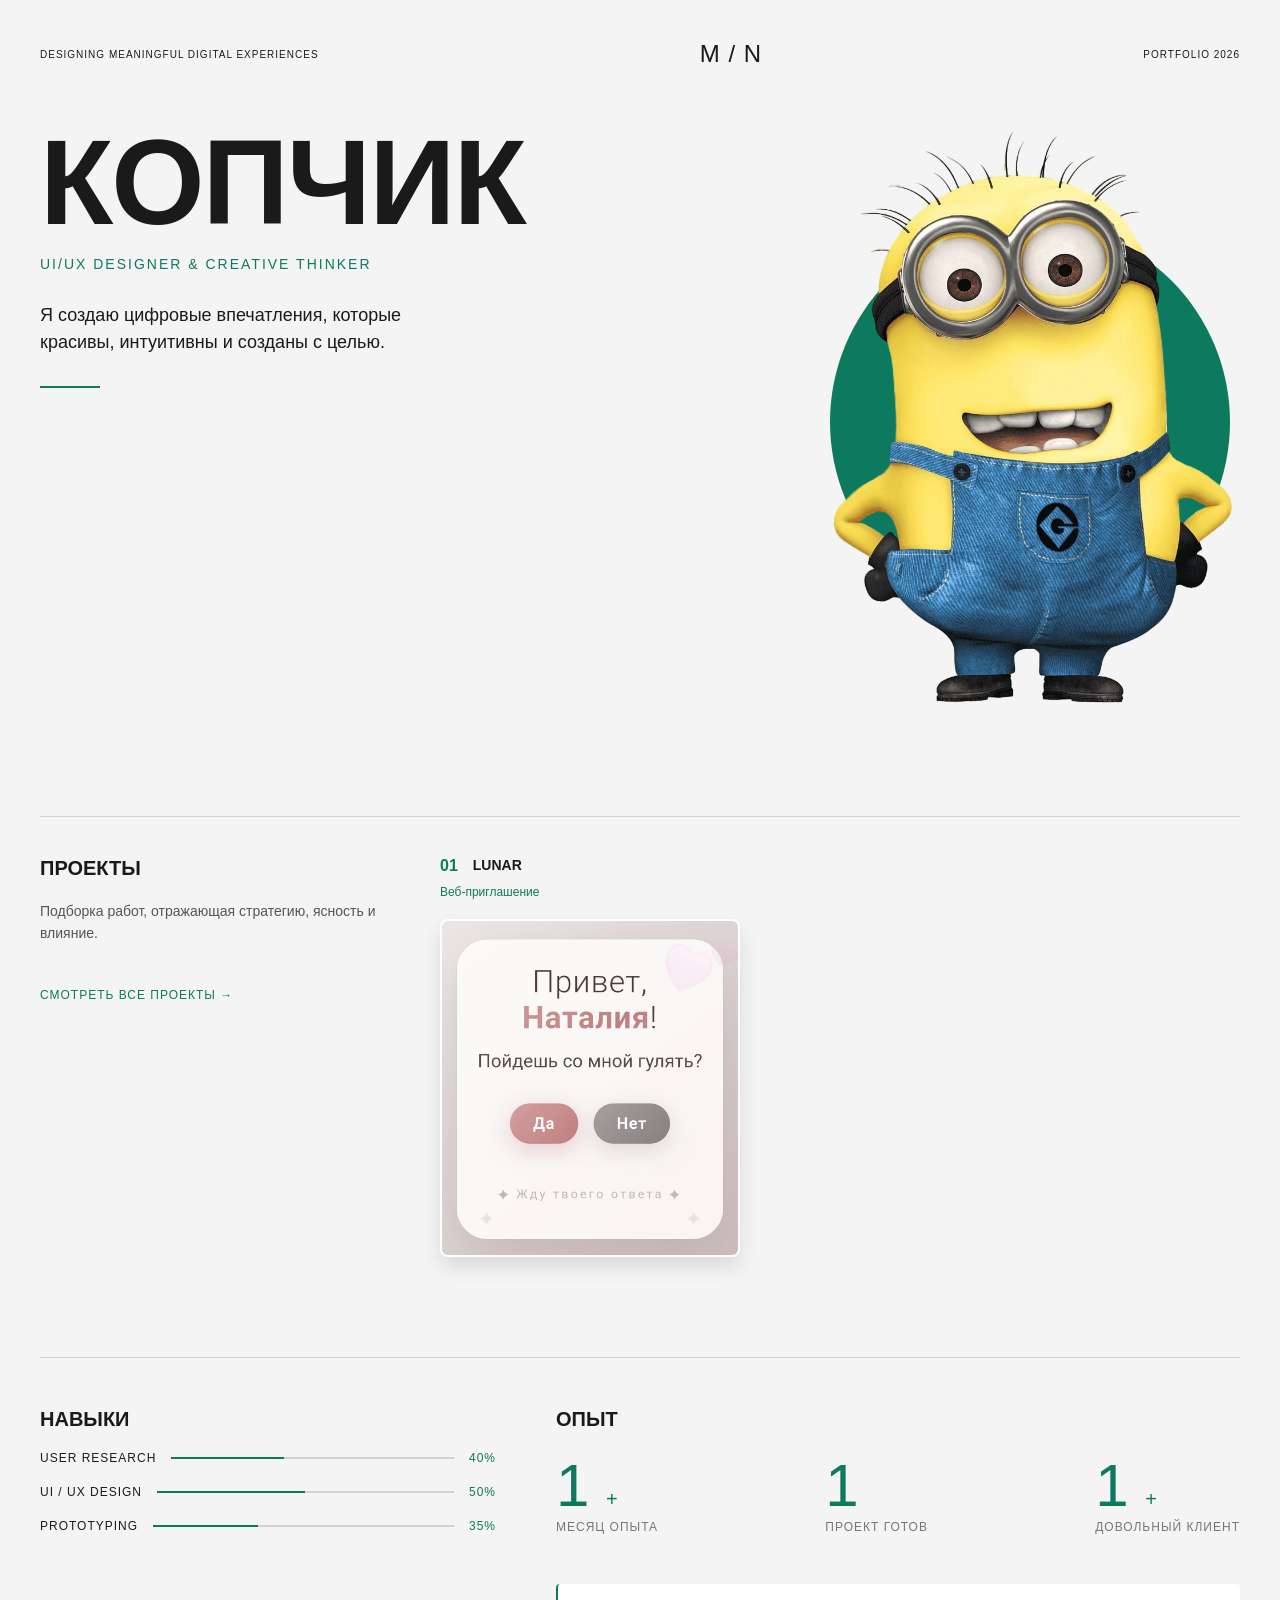
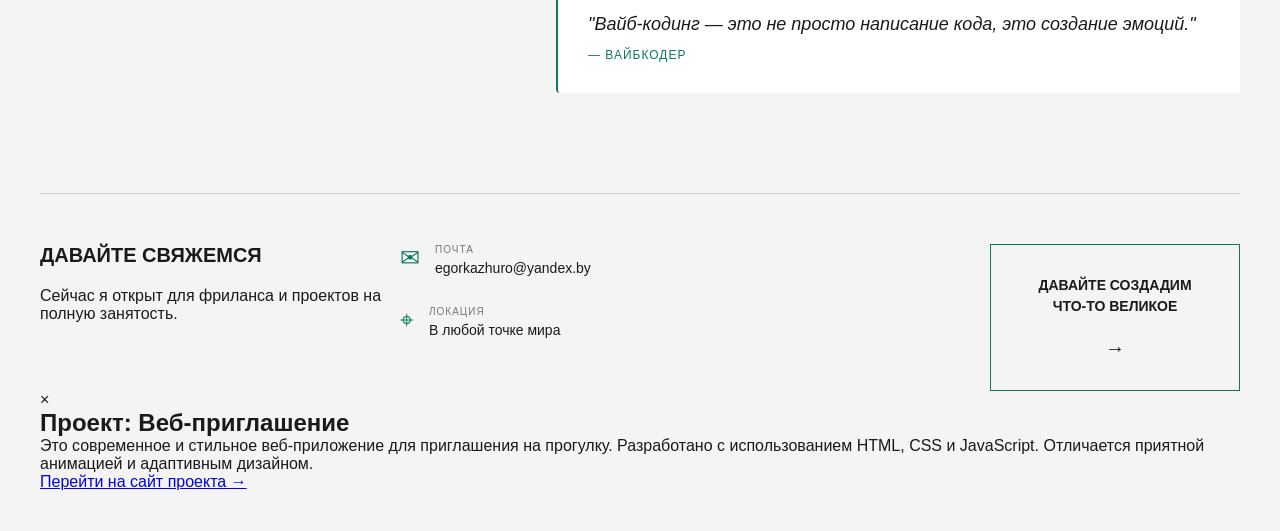
==== commit 3984e090: "Update index.html" ====
--- a/index.html
+++ b/index.html
@@ -10,9 +10,9 @@
 
     <!-- Шапка -->
     <header class="header">
-        <div class="header-left">DESIGNING MEANINGFUL<br>DIGITAL EXPERIENCES</div>
+        <div class="header-text">DESIGNING MEANINGFUL DIGITAL EXPERIENCES</div>
         <div class="header-logo">M / N</div>
-        <div class="header-right">PORTFOLIO<br>2026</div>
+        <div class="header-text">PORTFOLIO 2026</div>
     </header>
 
     <!-- Главный экран -->
@@ -20,12 +20,12 @@
         <div class="hero-content">
             <h1 class="hero-title">КОПЧИК</h1>
             <p class="hero-subtitle">UI/UX DESIGNER & CREATIVE THINKER</p>
-            <p class="hero-desc">I craft digital experiences that are beautiful, intuitive, and built with purpose.</p>
+            <p class="hero-desc">Я создаю цифровые впечатления, которые красивы, интуитивны и созданы с целью.</p>
             <div class="line-accent"></div>
         </div>
         <div class="hero-image">
             <div class="green-circle"></div>
-            <!-- Замените src на путь к вашему файлу с миньоном -->
+            <!-- Замените на свой путь к миньону -->
             <img src="minion.png" alt="Миньон" class="minion-img">
         </div>
     </section>
@@ -33,18 +33,18 @@
     <!-- Проекты -->
     <section class="projects">
         <div class="projects-left">
-            <h2>SELECTED PROJECTS</h2>
-            <p>A selection of work that reflects strategy, clarity, and impact.</p>
-            <a href="#" class="view-all">VIEW ALL PROJECTS →</a>
+            <h2>ПРОЕКТЫ</h2>
+            <p>Подборка работ, отражающая стратегию, ясность и влияние.</p>
+            <a href="#" class="view-all">СМОТРЕТЬ ВСЕ ПРОЕКТЫ →</a>
         </div>
         <div class="projects-right">
-            <div class="project-card">
+            <div class="project-card" onclick="openModal()">
                 <div class="project-header">
                     <span class="number">01</span>
                     <span class="name">LUNAR</span>
                 </div>
-                <span class="category">Web Invitation</span>
-                <!-- Замените src на путь к скриншоту с Наталией -->
+                <span class="category">Веб-приглашение</span>
+                <!-- Замените на свой путь к картинке с Наталией -->
                 <img src="invite.jpg" alt="Проект Приглашение" class="project-img">
             </div>
         </div>
@@ -52,9 +52,8 @@
 
     <!-- Навыки и Опыт -->
     <section class="stats-section">
-        <!-- Навыки -->
         <div class="skills">
-            <h2>SKILLS & TOOLKIT</h2>
+            <h2>НАВЫКИ</h2>
             <div class="skill-item">
                 <span>USER RESEARCH</span>
                 <div class="bar"><div class="fill" style="width: 40%;"></div></div>
@@ -72,26 +71,25 @@
             </div>
         </div>
 
-        <!-- Опыт -->
         <div class="impact">
-            <h2>IMPACT & EXPERIENCE</h2>
+            <h2>ОПЫТ</h2>
             <div class="stats-grid">
                 <div class="stat">
                     <div class="big-num">1 <span>+</span></div>
-                    <p>MONTHS OF EXPERIENCE</p>
+                    <p>МЕСЯЦ ОПЫТА</p>
                 </div>
                 <div class="stat">
                     <div class="big-num">1</div>
-                    <p>PROJECTS COMPLETED</p>
+                    <p>ПРОЕКТ ГОТОВ</p>
                 </div>
                 <div class="stat">
                     <div class="big-num">1 <span>+</span></div>
-                    <p>HAPPY CLIENT</p>
+                    <p>ДОВОЛЬНЫЙ КЛИЕНТ</p>
                 </div>
             </div>
             <div class="quote-block">
-                <p class="quote">"Vibe coding is not just about writing code, it's about creating feelings."</p>
-                <span class="author">— VIBECODER</span>
+                <p class="quote">"Вайб-кодинг — это не просто написание кода, это создание эмоций."</p>
+                <span class="author">— ВАЙБКОДЕР</span>
             </div>
         </div>
     </section>
@@ -99,40 +97,44 @@
     <!-- Контакты -->
     <footer class="footer">
         <div class="footer-left">
-            <h2>LET'S CONNECT</h2>
-            <p>I'm currently available for freelance and full-time opportunities.</p>
+            <h2>ДАВАЙТЕ СВЯЖЕМСЯ</h2>
+            <p>Сейчас я открыт для фриланса и проектов на полную занятость.</p>
         </div>
         <div class="footer-center">
             <div class="contact-item">
                 <span class="icon">✉</span>
                 <div>
-                    <small>EMAIL</small>
+                    <small>ПОЧТА</small>
                     <p>egorkazhuro@yandex.by</p>
                 </div>
             </div>
-            <div class="contact-item">
-                <span class="icon">◎</span>
-                <div>
-                    <small>WEBSITE</small>
-                    <p>kopchik.portfolio</p>
-                </div>
-            </div>
+            <!-- Блок WEBSITE убран, как ты просил -->
             <div class="contact-item">
                 <span class="icon">⌖</span>
                 <div>
-                    <small>LOCATION</small>
-                    <p>Anywhere in the world</p>
+                    <small>ЛОКАЦИЯ</small>
+                    <p>В любой точке мира</p>
                 </div>
             </div>
         </div>
         <div class="footer-right">
             <div class="cta-box">
-                <p>LET'S BUILD SOMETHING<br>GREAT TOGETHER</p>
+                <p>ДАВАЙТЕ СОЗДАДИМ<br>ЧТО-ТО ВЕЛИКОЕ</p>
                 <span class="arrow">→</span>
             </div>
         </div>
     </footer>
 
+    <!-- Модальное окно -->
+    <div id="projectModal" class="modal">
+        <div class="modal-content">
+            <span class="close-btn" onclick="closeModal()">&times;</span>
+            <h2>Проект: Веб-приглашение</h2>
+            <p>Это современное и стильное веб-приложение для приглашения на прогулку. Разработано с использованием HTML, CSS и JavaScript. Отличается приятной анимацией и адаптивным дизайном.</p>
+            <a href="https://n0qws.github.io/walking/" target="_blank" class="project-link">Перейти на сайт проекта →</a>
+        </div>
+    </div>
+
     <script src="script.js"></script>
 </body>
 </html>
--- a/style.css
+++ b/style.css
@@ -1,277 +1,344 @@
+:root {
+    --bg-color: #f4f4f4;
+    --text-color: #1a1a1a;
+    --accent-color: #0d7a5f; /* Изумрудный */
+    --gray-line: #d1d1d1;
+}
+
 * {
     margin: 0;
     padding: 0;
     box-sizing: border-box;
+    font-family: 'Helvetica Neue', Arial, sans-serif;
 }
 
 body {
-    font-family: 'Inter', 'Segoe UI', sans-serif;
-    color: #1e1e2f;
+    background-color: var(--bg-color);
+    color: var(--text-color);
+    padding: 40px;
+    max-width: 1400px;
+    margin: 0 auto;
+}
+
+/* Header */
+.header {
+    display: flex;
+    justify-content: space-between;
+    align-items: center;
+    font-size: 10px;
+    letter-spacing: 1px;
+    text-transform: uppercase;
+    margin-bottom: 60px;
+}
+
+.header-logo {
+    font-size: 24px;
+    font-weight: 300;
+}
+
+/* Hero */
+.hero {
+    display: flex;
+    justify-content: space-between;
+    margin-bottom: 100px;
+}
+
+.hero-content {
+    width: 60%;
+}
+
+.hero-title {
+    font-size: 120px;
+    font-weight: 900;
+    line-height: 0.9;
+    letter-spacing: -2px;
+    text-transform: uppercase;
+    margin-bottom: 20px;
+}
+
+.hero-subtitle {
+    color: var(--accent-color);
+    text-transform: uppercase;
+    font-size: 14px;
+    letter-spacing: 2px;
+    margin-bottom: 30px;
+}
+
+.hero-desc {
+    font-size: 18px;
+    max-width: 400px;
+    margin-bottom: 30px;
+    line-height: 1.5;
+}
+
+.line-accent {
+    width: 60px;
+    height: 2px;
+    background-color: var(--accent-color);
+}
+
+.hero-image {
+    position: relative;
+    width: 35%;
+}
+
+.green-circle {
+    position: absolute;
+    top: 50%;
+    left: 50%;
+    transform: translate(-50%, -50%);
+    width: 400px;
+    height: 400px;
+    border-radius: 50%;
+    background-color: var(--accent-color);
+    z-index: 1;
+}
+
+.minion-img {
+    position: relative;
+    z-index: 2;
+    width: 100%;
+    height: auto;
+    object-fit: contain;
+}
+
+/* Projects */
+.projects {
+    display: flex;
+    border-top: 1px solid var(--gray-line);
+    padding-top: 40px;
+    margin-bottom: 100px;
+}
+
+.projects-left {
+    width: 30%;
+}
+
+.projects-left h2, .skills h2, .impact h2, .footer-left h2 {
+    font-size: 20px;
+    text-transform: uppercase;
+    margin-bottom: 20px;
+}
+
+.projects-left p {
+    font-size: 14px;
+    color: #555;
+    margin-bottom: 40px;
     line-height: 1.6;
-    background: #faf8ff;
-}
-
-.container {
-    max-width: 1100px;
-    margin: 0 auto;
-    padding: 0 24px;
-}
-
-/* ===== header ===== */
-header {
-    background: linear-gradient(145deg, #1e1a3a, #2d1b4e);
-    background: radial-gradient(circle at 20% 30%, #3d2a6b, #1a1030);
+}
+
+.view-all {
+    color: var(--accent-color);
+    font-size: 12px;
+    text-decoration: none;
+    text-transform: uppercase;
+    letter-spacing: 1px;
+}
+
+.projects-right {
+    width: 70%;
+    padding-left: 40px;
+}
+
+.project-card {
+    display: flex;
+    flex-direction: column;
+    max-width: 300px;
+}
+
+.project-header {
+    display: flex;
+    gap: 15px;
+    margin-bottom: 10px;
+}
+
+.project-header .number {
+    color: var(--accent-color);
+    font-weight: bold;
+}
+
+.project-header .name {
+    font-weight: bold;
+    text-transform: uppercase;
+    font-size: 14px;
+}
+
+.project-card .category {
+    color: var(--accent-color);
+    font-size: 12px;
+    margin-bottom: 20px;
+}
+
+.project-img {
+    width: 100%;
+    border-radius: 8px;
+    border: 2px solid #fff;
+    box-shadow: 0 10px 20px rgba(0,0,0,0.1);
+    transition: transform 0.3s ease;
+}
+
+.project-img:hover {
+    transform: scale(1.03);
+}
+
+/* Stats */
+.stats-section {
+    display: flex;
+    border-top: 1px solid var(--gray-line);
+    padding-top: 50px;
+    margin-bottom: 100px;
+    gap: 60px;
+}
+
+.skills {
+    width: 40%;
+}
+
+.skill-item {
+    display: flex;
+    align-items: center;
+    margin-bottom: 20px;
+    font-size: 12px;
+    text-transform: uppercase;
+    letter-spacing: 1px;
+}
+
+.skill-item .bar {
+    flex-grow: 1;
+    height: 2px;
+    background-color: var(--gray-line);
+    margin: 0 15px;
+    position: relative;
+}
+
+.skill-item .fill {
+    height: 100%;
+    background-color: var(--accent-color);
+}
+
+.percent {
+    color: var(--accent-color);
+}
+
+.impact {
+    width: 60%;
+}
+
+.stats-grid {
+    display: flex;
+    justify-content: space-between;
+    margin-bottom: 50px;
+}
+
+.stat .big-num {
+    font-size: 60px;
+    font-weight: 300;
+    color: var(--accent-color);
+}
+
+.stat .big-num span {
+    font-size: 20px;
+}
+
+.stat p {
+    font-size: 12px;
+    text-transform: uppercase;
+    color: #777;
+    letter-spacing: 1px;
+}
+
+.quote-block {
+    background-color: #fff;
+    padding: 30px;
+    border-radius: 4px;
+    border-left: 2px solid var(--accent-color);
+}
+
+.quote {
+    font-style: italic;
+    font-size: 18px;
+    margin-bottom: 10px;
+}
+
+.author {
+    font-size: 12px;
+    color: var(--accent-color);
+    text-transform: uppercase;
+    letter-spacing: 1px;
+}
+
+/* Footer */
+.footer {
+    display: flex;
+    justify-content: space-between;
+    border-top: 1px solid var(--gray-line);
+    padding-top: 50px;
+}
+
+.footer-left {
+    width: 30%;
+}
+
+.footer-center {
+    width: 40%;
+    display: flex;
+    flex-direction: column;
+    gap: 30px;
+}
+
+.contact-item {
+    display: flex;
+    align-items: flex-start;
+    gap: 15px;
+}
+
+.contact-item .icon {
+    font-size: 24px;
+    color: var(--accent-color);
+}
+
+.contact-item small {
+    text-transform: uppercase;
+    font-size: 10px;
+    color: #777;
+    letter-spacing: 1px;
+    display: block;
+    margin-bottom: 5px;
+}
+
+.contact-item p {
+    font-size: 14px;
+}
+
+.footer-right {
+    width: 30%;
+    display: flex;
+    justify-content: flex-end;
+}
+
+.cta-box {
+    border: 1px solid var(--accent-color);
+    padding: 30px;
+    width: 250px;
+    text-align: center;
+    position: relative;
+    cursor: pointer;
+    transition: all 0.3s;
+}
+
+.cta-box:hover {
+    background-color: var(--accent-color);
     color: white;
-    text-align: center;
-    padding: 80px 0 70px;
-    border-radius: 0 0 60px 60px;
-    box-shadow: 0 12px 30px rgba(0, 0, 0, 0.15);
-    margin-bottom: 20px;
-}
-
-header h1 {
-    font-size: 3.6rem;
-    font-weight: 700;
-    letter-spacing: -0.5px;
-    margin-bottom: 8px;
-    text-shadow: 0 4px 12px rgba(0,0,0,0.2);
-}
-
-header p {
-    font-size: 1.3rem;
-    opacity: 0.85;
-    background: rgba(255,255,255,0.08);
-    display: inline-block;
-    padding: 6px 28px;
-    border-radius: 40px;
-    backdrop-filter: blur(4px);
-}
-
-/* ===== about ===== */
-.about {
-    background: transparent;
-    padding: 40px 0 30px;
-}
-
-.about h2,
-.projects h2 {
-    text-align: center;
-    font-weight: 600;
-    font-size: 2.2rem;
-    letter-spacing: -0.3px;
-    margin-bottom: 16px;
-    color: #1e1a3a;
-}
-
-.about p {
-    max-width: 620px;
-    margin: 0 auto;
-    text-align: center;
-    font-size: 1.15rem;
-    background: rgba(255, 255, 255, 0.5);
-    backdrop-filter: blur(8px);
-    padding: 20px 32px;
-    border-radius: 60px;
-    box-shadow: 0 6px 18px rgba(0,0,0,0.03);
-    border: 1px solid rgba(255,255,255,0.6);
-}
-
-/* ===== projects ===== */
-.projects {
-    padding: 20px 0 50px;
-}
-
-.project-grid {
-    display: flex;
-    justify-content: center;
-    margin-top: 20px;
-}
-
-/* единственная карточка — большая и кликабельная */
-.project-card {
-    background: white;
-    padding: 40px 30px 32px;
-    border-radius: 60px 20px 60px 20px;
-    box-shadow: 0 16px 40px -8px rgba(45, 27, 78, 0.15);
-    transition: all 0.25s ease;
-    text-align: center;
-    max-width: 380px;
-    width: 100%;
-    cursor: pointer;
-    border: 1px solid rgba(255, 255, 255, 0.5);
-    backdrop-filter: blur(4px);
-    position: relative;
-}
-
-.project-card:hover {
-    transform: translateY(-8px) scale(1.01);
-    box-shadow: 0 28px 50px -12px rgba(45, 27, 78, 0.25);
-    background: linear-gradient(135deg, #ffffff, #f8f2ff);
-}
-
-.project-card:active {
-    transform: scale(0.97);
-}
-
-.card-icon {
-    font-size: 3.6rem;
-    line-height: 1;
-    margin-bottom: 12px;
-    display: block;
-}
-
-.project-card h3 {
-    font-size: 2rem;
-    font-weight: 600;
-    margin-bottom: 6px;
-    color: #1e1a3a;
-}
-
-.project-card p {
-    color: #3d3a5c;
-    font-size: 1rem;
-    margin-bottom: 12px;
-}
-
-.click-hint {
-    display: inline-block;
-    background: #2d1b4e;
-    color: white;
-    font-size: 0.8rem;
-    font-weight: 500;
-    padding: 6px 20px;
-    border-radius: 60px;
-    letter-spacing: 0.3px;
-    opacity: 0.8;
-    transition: 0.2s;
-}
-
-.project-card:hover .click-hint {
-    opacity: 1;
-    background: #4b2e7a;
-}
-
-/* ===== детали проекта (popup‑карточка) ===== */
-.project-details {
-    margin-top: 40px;
-    display: flex;
-    justify-content: center;
-    transition: all 0.3s ease;
-}
-
-.project-details.hidden {
-    display: none;
-}
-
-.details-inner {
-    background: white;
-    padding: 40px 36px 36px;
-    border-radius: 48px 16px 48px 16px;
-    max-width: 480px;
-    width: 100%;
-    box-shadow: 0 32px 60px -16px rgba(0,0,0,0.2);
-    border: 1px solid rgba(255, 255, 255, 0.5);
-    backdrop-filter: blur(8px);
-    background: linear-gradient(145deg, #ffffff, #f6efff);
-    position: relative;
-    animation: fadeSlide 0.3s ease;
-}
-
-@keyframes fadeSlide {
-    0% { opacity: 0; transform: translateY(16px); }
-    100% { opacity: 1; transform: translateY(0); }
-}
-
-.close-btn {
-    position: absolute;
-    top: 16px;
-    right: 22px;
-    font-size: 2rem;
-    line-height: 1;
-    cursor: pointer;
-    color: #3d3a5c;
-    transition: 0.2s;
-    background: rgba(0,0,0,0.03);
-    width: 40px;
-    height: 40px;
-    display: flex;
-    align-items: center;
-    justify-content: center;
-    border-radius: 40px;
-}
-
-.close-btn:hover {
-    background: rgba(45, 27, 78, 0.08);
-    transform: rotate(90deg);
-    color: #1a1030;
-}
-
-.details-inner h3 {
-    font-size: 2rem;
-    font-weight: 600;
-    color: #1e1a3a;
-    margin-bottom: 14px;
-}
-
-.details-inner p {
-    margin-bottom: 14px;
-    font-size: 1rem;
-    color: #2d2a4a;
-}
-
-.tech-tags {
-    display: flex;
-    flex-wrap: wrap;
-    gap: 10px;
-    margin-top: 16px;
-}
-
-.tech-tags span {
-    background: #2d1b4e;
-    color: white;
-    padding: 4px 18px;
-    border-radius: 60px;
-    font-size: 0.8rem;
-    font-weight: 500;
-    letter-spacing: 0.3px;
-    opacity: 0.9;
-}
-
-/* ===== footer ===== */
-footer {
-    background: linear-gradient(145deg, #1a1030, #22173f);
-    color: rgba(255,255,255,0.8);
-    text-align: center;
-    padding: 36px 0 28px;
-    border-radius: 60px 60px 0 0;
-    margin-top: 30px;
-}
-
-footer p {
-    font-size: 1rem;
-    letter-spacing: 0.5px;
-}
-
-footer .soon {
-    font-size: 0.9rem;
-    opacity: 0.5;
-    margin-top: 6px;
-    letter-spacing: 2px;
-    font-weight: 300;
-}
-
-/* ===== responsive ===== */
-@media (max-width: 600px) {
-    header h1 {
-        font-size: 2.8rem;
-    }
-    .project-card {
-        padding: 32px 20px;
-    }
-    .details-inner {
-        padding: 32px 20px;
-    }
-    .about p {
-        padding: 16px 20px;
-    }
-}+}
+
+.cta-box p {
+    font-size: 14px;
+    font-weight: bold;
+    text-transform: uppercase;
+    line-height: 1.5;
+    margin-bottom: 20px;
+}
+
+.arrow {
+    font-size: 20px;
+}
